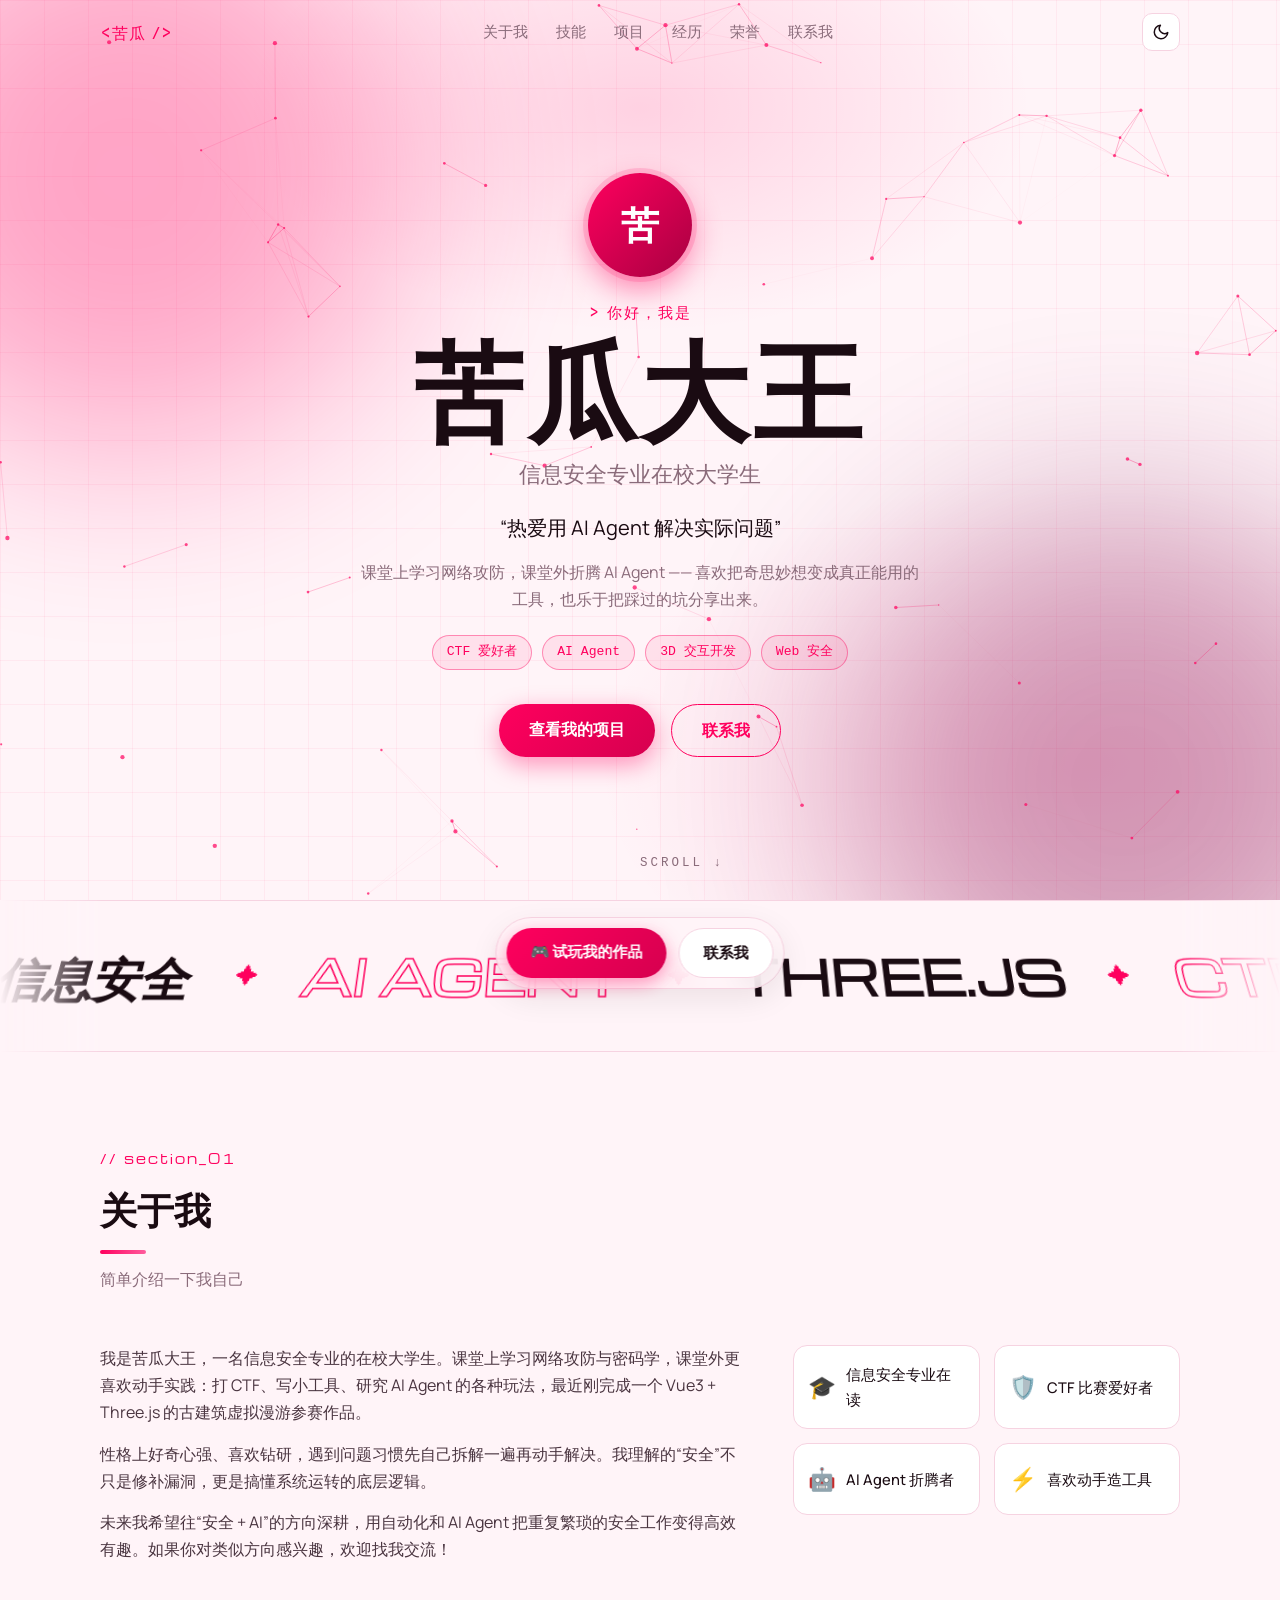
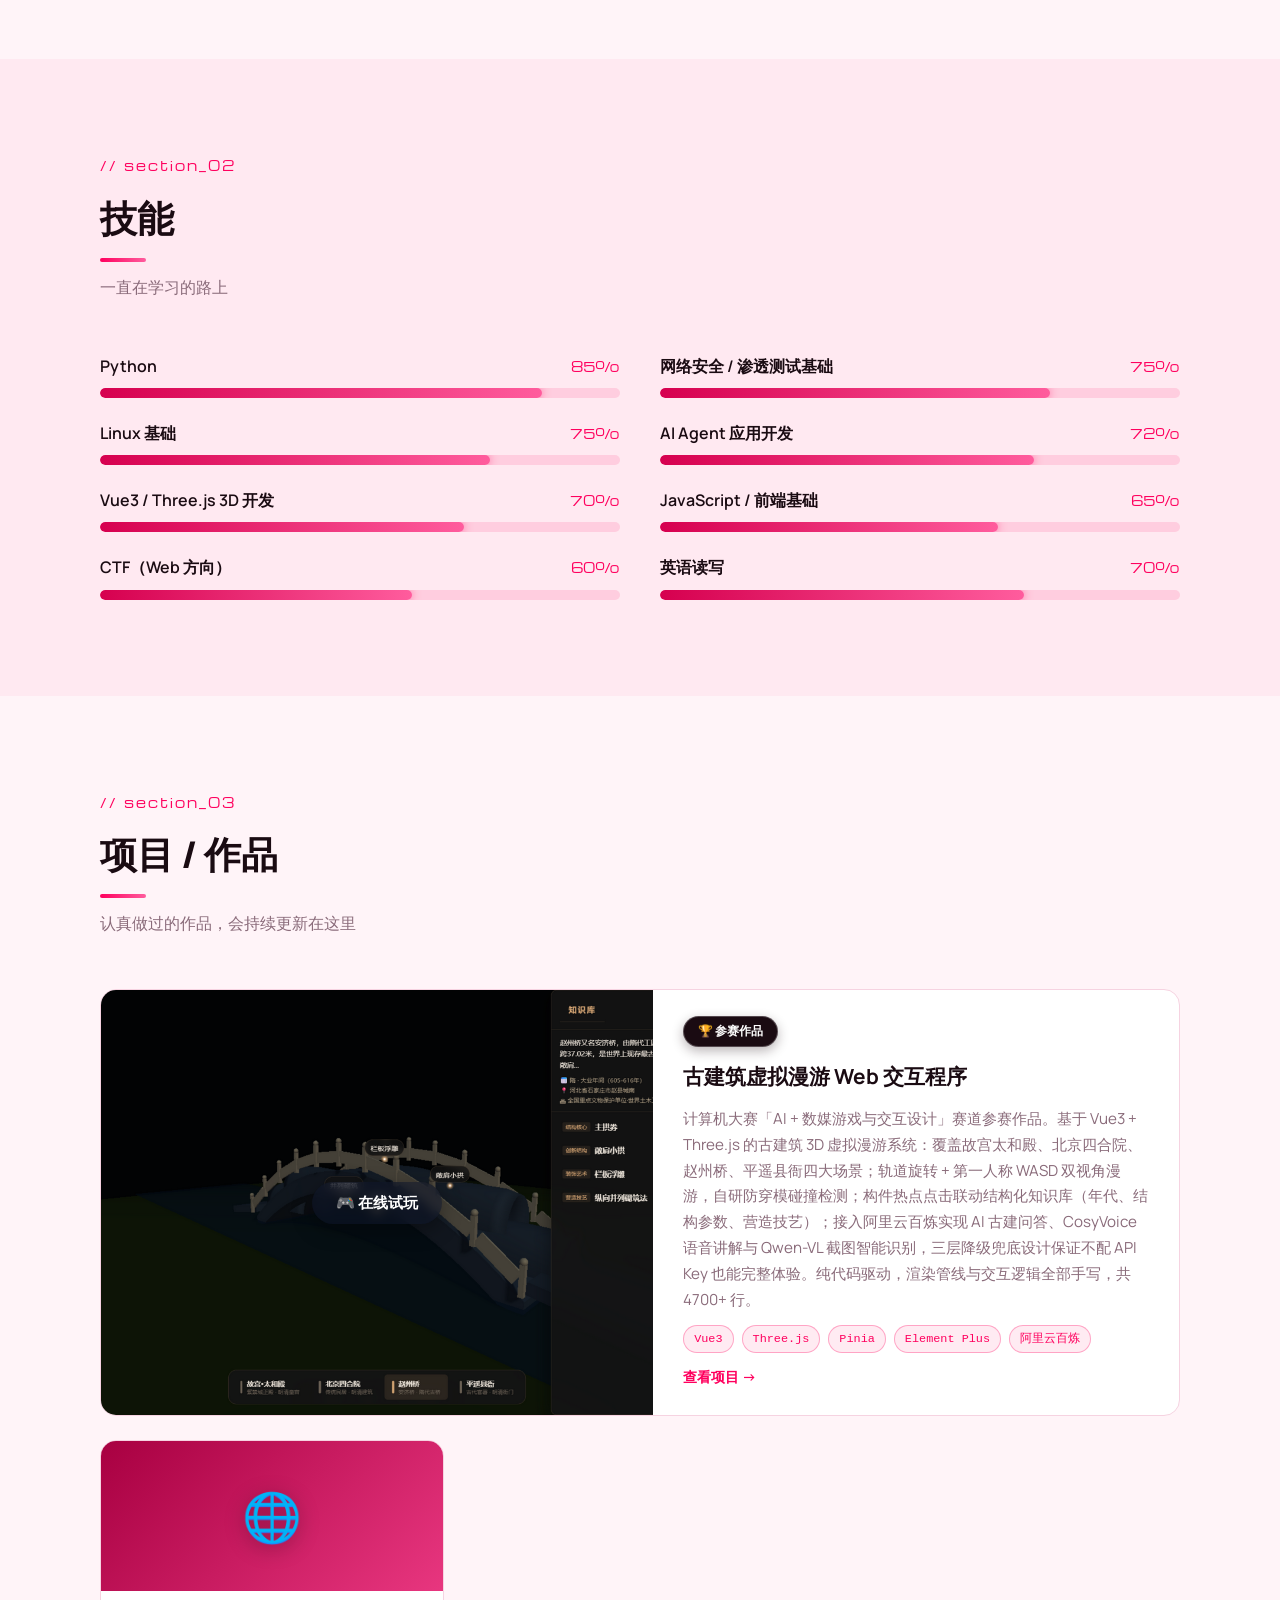
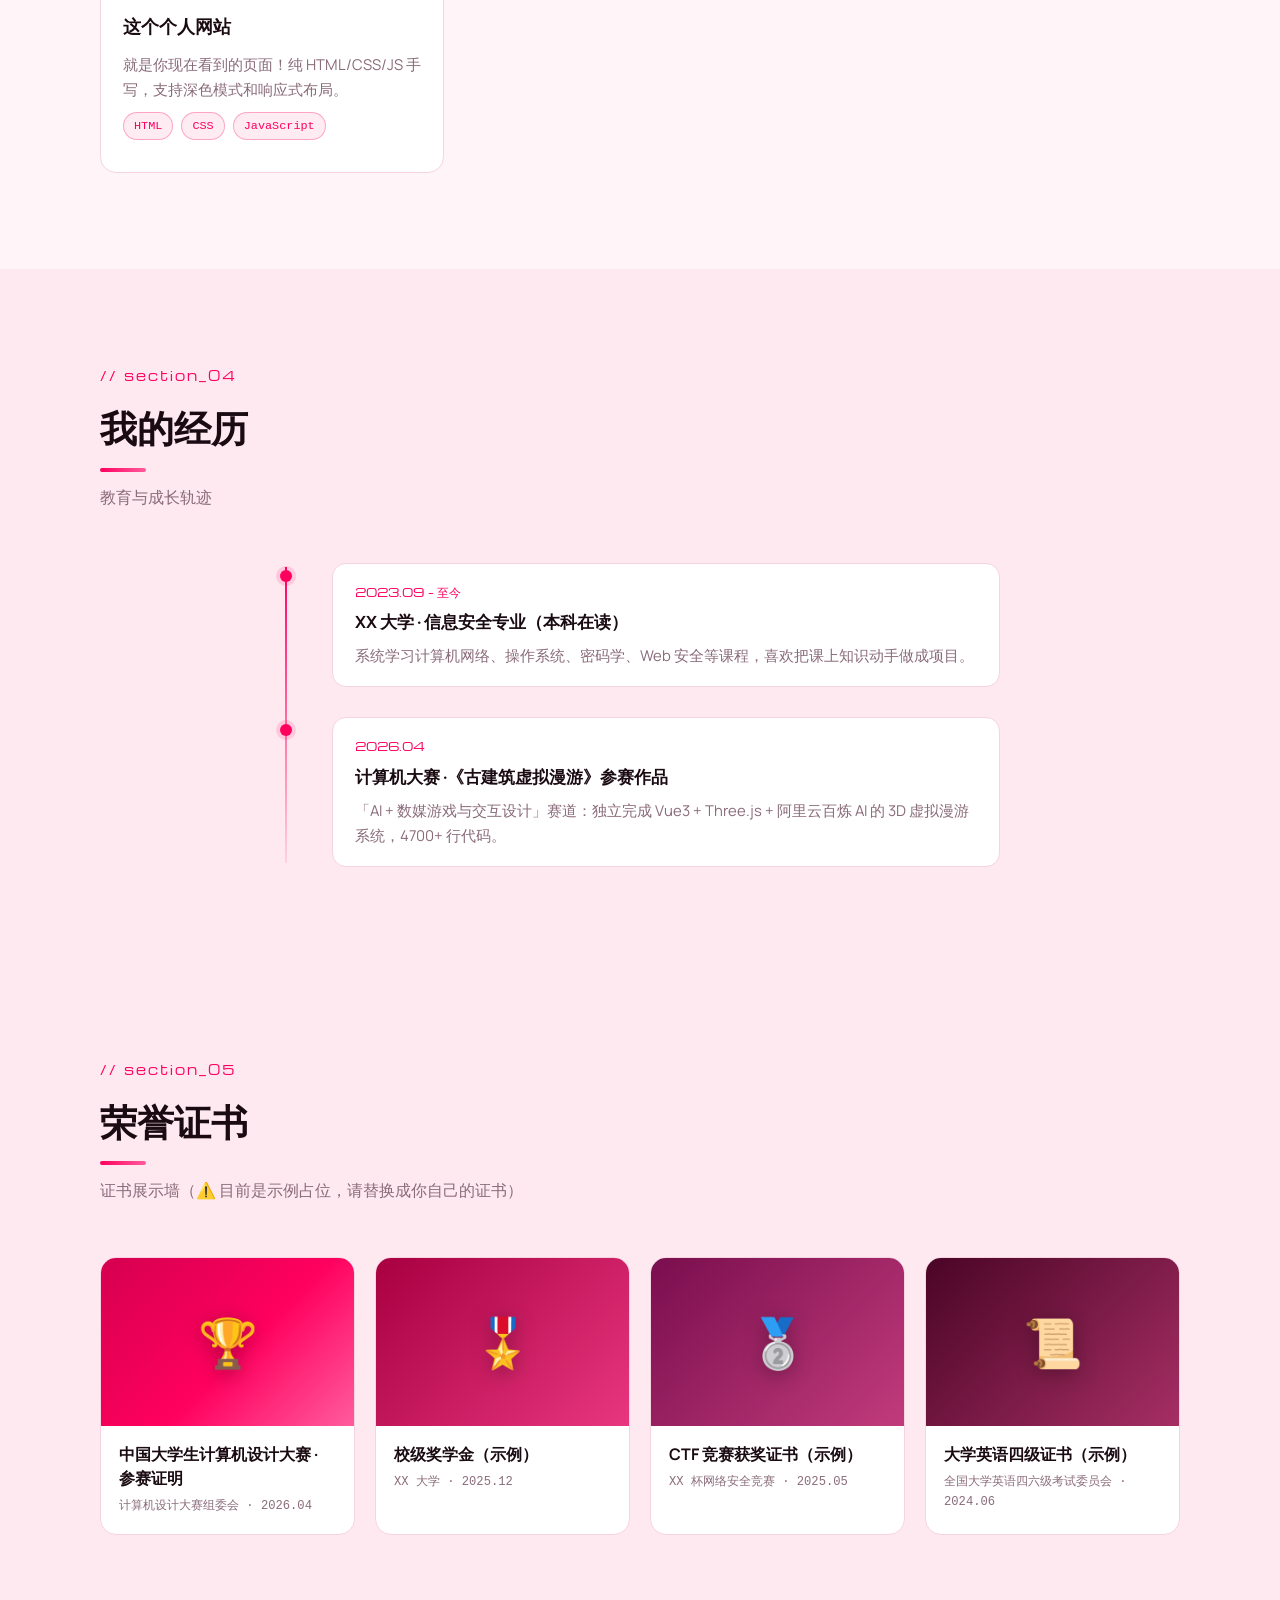
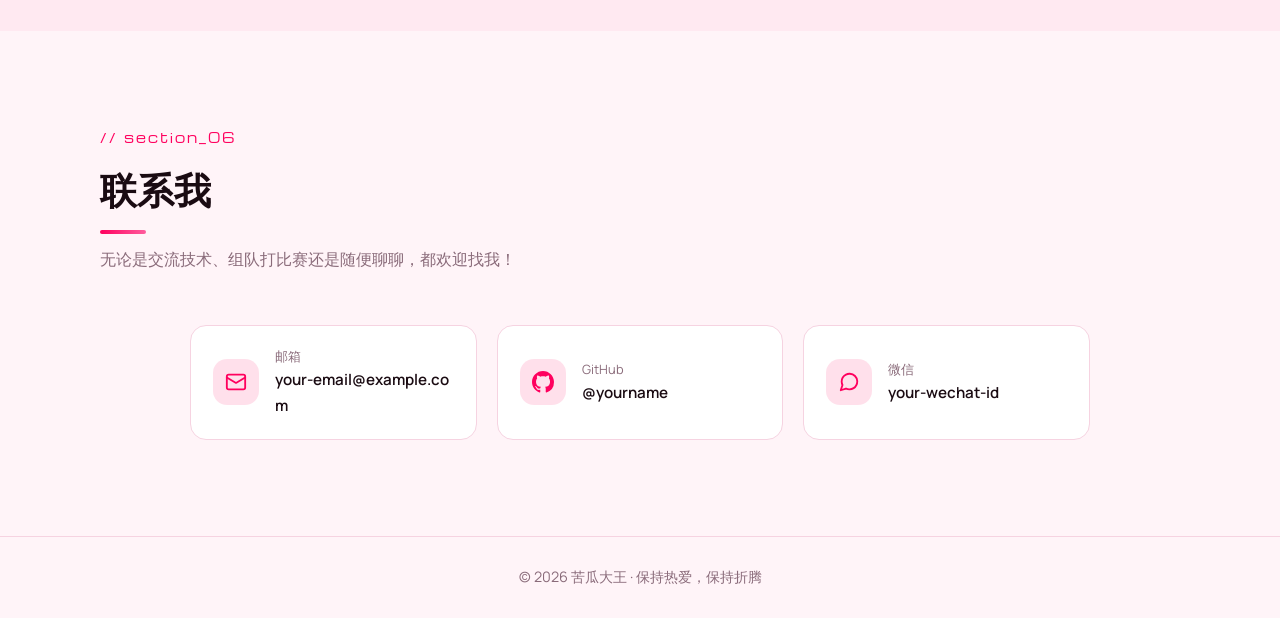
==== index.html @ d6cd727d "init: 苦瓜大王的个人网站（含内嵌作品演示）" ====
<!DOCTYPE html>
<html lang="zh-CN">
<head>
  <meta charset="UTF-8">
  <meta name="viewport" content="width=device-width, initial-scale=1.0">
  <!-- 页面描述：显示在搜索引擎结果里，JS 启动后会自动用 config 里的内容更新它 -->
  <meta name="description" content="苦瓜大王的个人主页 —— 信息安全专业在校大学生，热爱用 AI Agent 解决实际问题。">
  <title>苦瓜大王 · 个人主页</title>

  <!-- 网站图标：内嵌 SVG，不需要额外图片文件，想换颜色改 fill 里的 %23FF005E -->
  <link rel="icon" href="data:image/svg+xml,<svg xmlns='http://www.w3.org/2000/svg' viewBox='0 0 100 100'><rect width='100' height='100' rx='22' fill='%23FF005E'/><text x='50' y='70' font-size='54' text-anchor='middle' fill='%23fff' font-family='sans-serif'>苦</text></svg>">
  <!-- 浏览器地址栏主题色 -->
  <meta name="theme-color" content="#FF005E">
  <!-- 展示字体（与 Inner Circle 同款）：Michroma 点缀标题、Manrope 英文正文 -->
  <!-- media="print" + onload 技巧：字体加载失败也不会阻塞页面渲染 -->
  <link rel="preconnect" href="https://fonts.googleapis.com">
  <link rel="preconnect" href="https://fonts.gstatic.com" crossorigin>
  <link href="https://fonts.googleapis.com/css2?family=Manrope:wght@400;600;700;800&family=Michroma&display=swap" rel="stylesheet" media="print" onload="this.media='all'">

  <!-- 在页面渲染前先确定深色/浅色模式，避免打开时颜色闪烁 -->
  <script>
    (function () {
      try {
        var saved = localStorage.getItem("theme");
        var theme = saved || (window.matchMedia("(prefers-color-scheme: dark)").matches ? "dark" : "light");
        document.documentElement.dataset.theme = theme;
      } catch (e) {
        document.documentElement.dataset.theme = "light";
      }
    })();
  </script>

  <link rel="stylesheet" href="css/style.css">
</head>
<body>

  <!-- ======================= 导航栏 ======================= -->
  <nav id="navbar">
    <div class="container nav-inner">
      <a href="#hero" class="logo mono" id="nav-logo"></a>
      <!-- 桌面端菜单（内容由 main.js 从 config.js 渲染） -->
      <ul class="nav-links" id="nav-links"></ul>
      <div class="nav-actions">
        <button id="theme-toggle" class="icon-btn" aria-label="切换深色/浅色模式">
          <!-- 太阳/月亮图标由 CSS 根据当前主题切换显示 -->
          <svg class="icon-sun" viewBox="0 0 24 24" fill="none" stroke="currentColor" stroke-width="2" stroke-linecap="round"><circle cx="12" cy="12" r="4"/><path d="M12 2v2M12 20v2M4.93 4.93l1.41 1.41M17.66 17.66l1.41 1.41M2 12h2M20 12h2M4.93 19.07l1.41-1.41M17.66 6.34l1.41-1.41"/></svg>
          <svg class="icon-moon" viewBox="0 0 24 24" fill="none" stroke="currentColor" stroke-width="2" stroke-linecap="round" stroke-linejoin="round"><path d="M21 12.79A9 9 0 1 1 11.21 3 7 7 0 0 0 21 12.79z"/></svg>
        </button>
        <button id="menu-toggle" class="icon-btn menu-btn" aria-label="打开菜单" aria-expanded="false">
          <span></span><span></span><span></span>
        </button>
      </div>
    </div>
    <!-- 手机端下拉菜单 -->
    <div class="mobile-menu" id="mobile-menu"></div>
  </nav>

  <!-- ======================= 首屏 Hero ======================= -->
  <header id="hero" class="hero">
    <div class="hero-blob blob-a" aria-hidden="true"></div>
    <div class="hero-blob blob-b" aria-hidden="true"></div>
    <canvas id="particles" aria-hidden="true"></canvas>
    <div class="container hero-content">
      <div class="avatar" id="avatar"></div>
      <p class="hero-greeting mono"></p>
      <h1 class="hero-name"></h1>
      <p class="hero-role"></p>
      <p class="hero-slogan"></p>
      <p class="hero-desc"></p>
      <div class="hero-tags mono" id="hero-tags"></div>
      <div class="hero-btns" id="hero-btns"></div>
    </div>
    <a class="scroll-down mono" href="#about" aria-label="向下滚动">SCROLL ↓</a>
  </header>

  <!-- 跑马灯滚筒：滚动进度驱动它转动（内容由 config.js 生成） -->
  <div class="marquee" aria-hidden="true">
    <div class="marquee-track" id="marquee-track"></div>
  </div>

  <main>
    <!-- ======================= 关于我 ======================= -->
    <section id="about" class="section">
      <div class="container">
        <div class="section-head reveal"></div>
        <div class="about-grid">
          <div class="about-text reveal" id="about-text"></div>
          <ul class="about-highlights reveal" id="about-highlights"></ul>
        </div>
      </div>
    </section>

    <!-- ======================= 技能 ======================= -->
    <section id="skills" class="section section-alt">
      <div class="container">
        <div class="section-head reveal"></div>
        <ul class="skills-grid" id="skills-list"></ul>
      </div>
    </section>

    <!-- ======================= 项目 / 作品 ======================= -->
    <section id="projects" class="section">
      <div class="container">
        <div class="section-head reveal"></div>
        <div class="projects-grid" id="projects-list"></div>
      </div>
    </section>

    <!-- ======================= 经历时间线 ======================= -->
    <section id="timeline" class="section section-alt">
      <div class="container">
        <div class="section-head reveal"></div>
        <ul class="timeline" id="timeline-list"></ul>
      </div>
    </section>

    <!-- ======================= 荣誉证书墙 ======================= -->
    <section id="honors" class="section section-alt">
      <div class="container">
        <div class="section-head reveal"></div>
        <div class="honors-grid" id="honors-list"></div>
      </div>
    </section>

    <!-- ======================= 联系我 ======================= -->
    <section id="contact" class="section">
      <div class="container">
        <div class="section-head reveal"></div>
        <div class="contact-grid" id="contact-list"></div>
      </div>
    </section>
  </main>

  <!-- ======================= 页脚 ======================= -->
  <footer class="footer">
    <div class="container">
      <p id="footer-text"></p>
    </div>
  </footer>

  <!-- 常驻操作条：滚过首屏后升起，核心按钮永远一键可达（内容由 config.js 生成） -->
  <div id="cta-bar" class="cta-bar"></div>

  <!-- 返回顶部按钮 -->
  <button id="back-to-top" aria-label="返回顶部">↑</button>

  <!-- 证书放大预览（灯箱）：点击带图证书卡片时打开 -->
  <div id="lightbox" class="lightbox" aria-hidden="true">
    <figure class="lightbox-body">
      <img id="lightbox-img" src="" alt="">
      <figcaption id="lightbox-caption" class="mono"></figcaption>
    </figure>
    <button id="lightbox-close" aria-label="关闭预览">×</button>
  </div>

  <!-- 先加载内容配置，再加载渲染脚本（顺序不能反） -->
  <script src="js/config.js"></script>
  <script src="js/main.js"></script>
</body>
</html>
---- css/style.css ----
/* ======================================================================
   个人网站样式表
   目录：
   01. 主题变量（想换主色调，改这里的 --primary 就行）
   02. 基础重置与通用样式
   03. 导航栏
   04. 首屏 Hero（含粒子背景）
   05. 通用版块（标题 / 淡入动画）
   06. 关于我
   07. 技能
   08. 项目 / 作品
   09. 经历时间线
   10. 联系我
   11. 页脚 / 返回顶部
   12. 移动端适配
   ====================================================================== */

/* ========== 01. 主题变量 ========== */
:root {
  /* 品牌色（Inner Circle 同款亮粉） */
  --primary: #FF005E;
  --primary-dark: #D6004F;
  --primary-light: #FF5C9D;

  /* 浅色模式配色（粉调浅底） */
  --bg: #FFF4F8;
  --bg-soft: #FFE9F1;
  --surface: #FFFFFF;
  --text: #1A0B12;
  --text-soft: #4A3540;
  --muted: #8A6B7A;
  --border: #F6D3E1;
  --nav-bg: rgba(255, 244, 248, 0.82);
  --glow: rgba(255, 0, 94, 0.14);
  --particle: #FF005E;
  --shadow: 0 10px 30px rgba(26, 11, 18, 0.08);

  /* 字体：Manrope 正文（英文），Michroma 展示字体（编号/logo 等点缀） */
  --sans: "Manrope", -apple-system, BlinkMacSystemFont, "Segoe UI", "PingFang SC", "Microsoft YaHei", "Noto Sans SC", sans-serif;
  --mono: ui-monospace, "Cascadia Code", Consolas, Menlo, monospace;
  --display: "Michroma", var(--sans);
}

/* 深色模式配色（Inner Circle 原生暗夜粉） */
[data-theme="dark"] {
  --bg: #11010A;
  --bg-soft: #1C0611;
  --surface: #22091A;
  --text: #FDEFF5;
  --text-soft: #E8C7D6;
  --muted: #B08A9C;
  --border: #3A1228;
  --nav-bg: rgba(17, 1, 10, 0.8);
  --glow: rgba(255, 0, 94, 0.26);
  --particle: #FF4D8F;
  --shadow: 0 10px 30px rgba(0, 0, 0, 0.5);
}

/* ========== 02. 基础重置与通用样式 ========== */
* { margin: 0; padding: 0; box-sizing: border-box; }

html {
  scroll-behavior: smooth;
  scroll-padding-top: 84px; /* 锚点跳转时留出固定导航栏的高度 */
}

body {
  font-family: var(--sans);
  background: var(--bg);
  color: var(--text);
  line-height: 1.7;
  transition: background 0.3s ease, color 0.3s ease;
}

a { color: inherit; text-decoration: none; }
ul { list-style: none; }
img { max-width: 100%; display: block; }
.mono { font-family: var(--mono); }

.container { width: min(1080px, 92%); margin: 0 auto; }

::selection { background: rgba(255, 0, 94, 0.28); }

/* ========== 03. 导航栏 ========== */
#navbar {
  position: fixed;
  inset: 0 0 auto 0;
  z-index: 100;
  background: transparent;
  border-bottom: 1px solid transparent;
  transition: background 0.3s ease, border-color 0.3s ease;
}
#navbar.scrolled {
  background: var(--nav-bg);
  backdrop-filter: blur(14px);
  -webkit-backdrop-filter: blur(14px);
  border-bottom-color: var(--border);
}
.nav-inner {
  display: flex;
  align-items: center;
  justify-content: space-between;
  height: 64px;
}
.logo { font-family: var(--display); font-weight: 400; font-size: 1rem; color: var(--primary); letter-spacing: 1px; }
.nav-links { display: flex; gap: 28px; }
.nav-links a { font-size: 0.95rem; color: var(--muted); position: relative; transition: color 0.2s; }
.nav-links a:hover { color: var(--primary); }
/* hover 时从左往右展开的下划线 */
.nav-links a::after {
  content: "";
  position: absolute;
  left: 0;
  bottom: -6px;
  width: 0;
  height: 2px;
  background: var(--primary);
  border-radius: 2px;
  transition: width 0.25s ease;
}
.nav-links a:hover::after { width: 100%; }

.nav-actions { display: flex; align-items: center; gap: 10px; }
.icon-btn {
  display: grid;
  place-items: center;
  width: 38px;
  height: 38px;
  border: 1px solid var(--border);
  border-radius: 10px;
  background: var(--surface);
  color: var(--text);
  cursor: pointer;
  transition: color 0.2s, border-color 0.2s, transform 0.2s;
}
.icon-btn:hover { color: var(--primary); border-color: var(--primary); transform: translateY(-1px); }
.icon-btn svg { width: 18px; height: 18px; }

/* 太阳/月亮图标随主题切换显示 */
#theme-toggle .icon-sun { display: none; }
#theme-toggle .icon-moon { display: block; }
[data-theme="dark"] #theme-toggle .icon-sun { display: block; }
[data-theme="dark"] #theme-toggle .icon-moon { display: none; }

/* 汉堡按钮（仅手机端显示） */
.menu-btn { display: none; flex-direction: column; gap: 4px; padding: 0; }
.menu-btn span {
  display: block;
  width: 16px;
  height: 2px;
  background: currentColor;
  border-radius: 2px;
  transition: transform 0.25s, opacity 0.25s;
}
.menu-btn.open span:nth-child(1) { transform: translateY(6px) rotate(45deg); }
.menu-btn.open span:nth-child(2) { opacity: 0; }
.menu-btn.open span:nth-child(3) { transform: translateY(-6px) rotate(-45deg); }

/* 手机端下拉菜单 */
.mobile-menu {
  display: none;
  background: var(--nav-bg);
  backdrop-filter: blur(14px);
  -webkit-backdrop-filter: blur(14px);
  border-bottom: 1px solid var(--border);
}
.mobile-menu.open { display: block; animation: fade-down 0.25s ease; }
@keyframes fade-down {
  from { opacity: 0; transform: translateY(-8px); }
  to   { opacity: 1; transform: none; }
}
.mobile-links { padding: 8px 0 16px; }
.mobile-links a { display: block; padding: 12px 4%; color: var(--text); }
.mobile-links a:hover { color: var(--primary); background: var(--glow); }

/* ========== 04. 首屏 Hero ========== */
.hero {
  position: relative;
  min-height: 100vh;
  min-height: 100svh;
  display: flex;
  align-items: center;
  justify-content: center;
  text-align: center;
  overflow: hidden;
  /* 科技感网格背景（粉调） */
  background-image:
    linear-gradient(rgba(255, 0, 94, 0.05) 1px, transparent 1px),
    linear-gradient(90deg, rgba(255, 0, 94, 0.05) 1px, transparent 1px);
  background-size: 44px 44px;
}
/* 顶部光晕 */
.hero::before {
  content: "";
  position: absolute;
  inset: 0;
  background:
    radial-gradient(560px 320px at 50% 12%, var(--glow), transparent 70%),
    radial-gradient(700px 420px at 85% 85%, var(--glow), transparent 70%);
  pointer-events: none;
}
#particles { position: absolute; inset: 0; width: 100%; height: 100%; opacity: calc(1 - var(--scroll-progress, 0) * 0.85); }
.hero-content {
  position: relative;
  z-index: 1;
  padding: 120px 0 90px;
  /* 入场动画：只在首次加载时播放（backwards，结束后交还给滚动驱动） */
  animation: hero-in 0.9s cubic-bezier(0.22, 1, 0.36, 1) backwards;
  /* 核心滚动动效：透明度 / 上移 / 缩小 / 模糊 全部由 --scroll-progress 单一数值驱动 */
  opacity: calc(1 - var(--scroll-progress, 0) * 1.25);
  transform: translateY(calc(var(--scroll-progress, 0) * -16vh)) scale(calc(1 - var(--scroll-progress, 0) * 0.06));
  filter: blur(calc(var(--scroll-progress, 0) * 6px));
}
@keyframes hero-in {
  from { opacity: 0; transform: translateY(44px); }
  to   { opacity: 1; transform: translateY(0); }
}

.avatar {
  width: 104px;
  height: 104px;
  margin: 0 auto 22px;
  display: grid;
  place-items: center;
  font-size: 2.4rem;
  font-weight: 700;
  color: #fff;
  border-radius: 50%;
  background: linear-gradient(135deg, var(--primary), #A80041);
  box-shadow: 0 0 0 5px var(--glow), 0 12px 30px rgba(255, 0, 94, 0.45);
  overflow: hidden;
}
.avatar img { width: 100%; height: 100%; object-fit: cover; }

.hero-greeting { font-family: var(--display); color: var(--primary); font-size: 0.92rem; margin-bottom: 10px; letter-spacing: 2px; }
.hero-name {
  font-size: clamp(3rem, 10vw, 6.8rem); /* 首屏围绕大字构建 */
  font-weight: 900;
  letter-spacing: 4px;
  line-height: 1.05;
}
.hero-role { font-size: clamp(1.05rem, 2.6vw, 1.35rem); color: var(--muted); margin-top: 8px; font-weight: 500; }
.hero-slogan { margin-top: 18px; font-size: clamp(1.05rem, 2.4vw, 1.25rem); }
.hero-desc { max-width: 560px; margin: 14px auto 0; color: var(--muted); }

.hero-tags { margin-top: 22px; display: flex; justify-content: center; flex-wrap: wrap; gap: 10px; }
.hero-tags span {
  font-size: 0.82rem;
  padding: 5px 14px;
  border-radius: 999px;
  color: var(--primary);
  border: 1px solid rgba(255, 0, 94, 0.4);
  background: rgba(255, 0, 94, 0.08);
}
.hero-btns { margin-top: 34px; display: flex; justify-content: center; gap: 16px; flex-wrap: wrap; }

.btn {
  display: inline-block;
  padding: 12px 30px;
  border-radius: 999px; /* 药丸形按钮，Inner Circle 同款 */
  font-size: 1rem;
  font-weight: 600;
  transition: transform 0.2s ease, box-shadow 0.2s ease, background 0.2s ease;
}
.btn:hover { transform: translateY(-2px); }
.btn-primary {
  color: #fff;
  background: linear-gradient(135deg, var(--primary), var(--primary-dark));
  box-shadow: 0 8px 24px rgba(255, 0, 94, 0.4);
}
.btn-primary:hover { box-shadow: 0 12px 30px rgba(255, 0, 94, 0.5); }
.btn-ghost { color: var(--primary); border: 1.5px solid var(--primary); }
.btn-ghost:hover { background: rgba(255, 0, 94, 0.1); }

.scroll-down {
  position: absolute;
  bottom: 26px;
  left: 50%;
  z-index: 1;
  font-size: 0.78rem;
  letter-spacing: 3px;
  color: var(--muted);
  opacity: calc(1 - var(--scroll-progress, 0) * 2.5); /* 开始滚动就淡出 */
  animation: bob 2s ease-in-out infinite;
}
@keyframes bob {
  0%, 100% { transform: translate(-50%, 0); }
  50%      { transform: translate(-50%, 8px); }
}

/* 首屏光斑背景：缓慢漂移的粉/深红渐变，替代视频背景的流动感 */
.hero-blob {
  position: absolute;
  width: 44vw;
  height: 44vw;
  min-width: 420px;
  min-height: 420px;
  border-radius: 50%;
  filter: blur(100px);
  opacity: 0.32;
  pointer-events: none;
  animation: drift 22s ease-in-out infinite alternate;
}
.blob-a { background: var(--primary); top: -12%; left: -12%; }
.blob-b { background: #7A0E4E; bottom: -18%; right: -10%; animation-delay: -11s; }
@keyframes drift {
  from { transform: translate(0, 0) scale(1); }
  to   { transform: translate(6vw, 4vh) scale(1.15); }
}

/* 跑马灯滚筒：由 --page-progress 驱动转动，rotateX 营造圆柱滚筒视角 */
.marquee {
  overflow: hidden;
  padding: 34px 0;
  perspective: 500px;
  background: var(--bg);
  border-block: 1px solid var(--border);
  -webkit-mask-image: linear-gradient(90deg, transparent, #000 8%, #000 92%, transparent);
  mask-image: linear-gradient(90deg, transparent, #000 8%, #000 92%, transparent);
}
.marquee-track {
  display: flex;
  align-items: center;
  gap: 44px;
  width: max-content;
  padding-right: 44px;
  transform: rotateX(14deg) translateX(calc(var(--page-progress, 0) * -50%));
  will-change: transform;
}
.mq-item {
  font-family: var(--display);
  font-weight: 600;
  font-size: clamp(1.7rem, 4.2vw, 3rem);
  white-space: nowrap;
  color: var(--text);
}
.mq-item.alt { color: transparent; -webkit-text-stroke: 1.5px var(--primary); }
.mq-star { color: var(--primary); font-size: 1.4rem; }

/* 常驻操作条：滚过首屏 60% 后从底部升起，核心按钮始终可达 */
.cta-bar {
  position: fixed;
  left: 50%;
  bottom: 26px;
  z-index: 95;
  display: flex;
  gap: 12px;
  padding: 10px;
  border-radius: 999px;
  background: var(--nav-bg);
  backdrop-filter: blur(14px);
  -webkit-backdrop-filter: blur(14px);
  border: 1px solid var(--border);
  box-shadow: var(--shadow);
  transform: translate(-50%, 160%);
  transition: transform 0.55s cubic-bezier(0.22, 1, 0.36, 1);
}
.cta-bar.rise { transform: translate(-50%, 0); }
.cta-btn {
  display: inline-block;
  padding: 11px 24px;
  border-radius: 999px;
  font-size: 0.95rem;
  font-weight: 700;
  transition: transform 0.2s ease, box-shadow 0.2s ease;
}
.cta-btn:hover { transform: translateY(-2px); }
.cta-btn.primary {
  color: #fff;
  background: linear-gradient(135deg, var(--primary), var(--primary-dark));
  box-shadow: 0 6px 18px rgba(255, 0, 94, 0.4);
}
.cta-btn.ghost { color: var(--text); border: 1.5px solid var(--border); background: var(--surface); }

/* ========== 05. 通用版块 ========== */
.section { padding: 96px 0; }
.section-alt { background: var(--bg-soft); transition: background 0.3s ease; }

.section-head { margin-bottom: 52px; }
.section-tag { font-family: var(--display); color: var(--primary); font-size: 0.8rem; letter-spacing: 2px; margin-bottom: 10px; }
.section-head h2 {
  font-size: clamp(1.7rem, 4vw, 2.3rem);
  font-weight: 800;
  position: relative;
  display: inline-block;
  padding-bottom: 12px;
}
/* 标题下的渐变短横线 */
.section-head h2::after {
  content: "";
  position: absolute;
  left: 0;
  bottom: 0;
  width: 46px;
  height: 4px;
  border-radius: 2px;
  background: linear-gradient(90deg, var(--primary), var(--primary-light));
}
.section-sub { margin-top: 12px; color: var(--muted); }

/* 滚动淡入动画：JS 给元素加 .visible 类时触发 */
.reveal {
  opacity: 0;
  transform: translateY(26px);
  transition: opacity 0.7s ease var(--d, 0s), transform 0.7s ease var(--d, 0s);
}
.reveal.visible { opacity: 1; transform: none; }

/* ========== 06. 关于我 ========== */
.about-grid {
  display: grid;
  grid-template-columns: 1.25fr 0.75fr;
  gap: 48px;
  align-items: start;
}
.about-text p { margin-bottom: 14px; color: var(--text-soft); }
.about-text p:last-child { margin-bottom: 0; }

.about-highlights { display: grid; grid-template-columns: repeat(2, 1fr); gap: 14px; }
.highlight-card {
  display: flex;
  align-items: center;
  gap: 10px;
  padding: 16px 14px;
  background: var(--surface);
  border: 1px solid var(--border);
  border-radius: 14px;
  font-size: 0.92rem;
  font-weight: 500;
  transition: transform 0.25s ease, box-shadow 0.25s ease, border-color 0.25s ease;
}
.highlight-card:hover { transform: translateY(-3px); border-color: var(--primary); box-shadow: var(--shadow); }
.highlight-icon { font-size: 1.4rem; }

/* ========== 07. 技能 ========== */
.skills-grid { display: grid; grid-template-columns: repeat(2, 1fr); gap: 22px 40px; }
.skill-head { display: flex; justify-content: space-between; align-items: baseline; margin-bottom: 8px; }
.skill-name { font-weight: 600; }
.skill-num { font-family: var(--display); color: var(--primary); font-size: 0.8rem; }
.skill-bar {
  height: 10px;
  border-radius: 999px;
  overflow: hidden;
  background: rgba(255, 0, 94, 0.12);
}
.skill-fill {
  height: 100%;
  width: 0; /* 进入视口后才变成 --level，形成填充动画 */
  border-radius: inherit;
  background: linear-gradient(90deg, var(--primary-dark), var(--primary-light));
  box-shadow: 0 0 10px rgba(255, 0, 94, 0.5);
  transition: width 1.1s cubic-bezier(0.25, 1, 0.4, 1) 0.15s;
}
.reveal.visible .skill-fill { width: var(--level); }

/* ========== 08. 项目 / 作品 ========== */
.projects-grid {
  display: grid;
  grid-template-columns: repeat(auto-fill, minmax(300px, 1fr));
  gap: 24px;
}
.proj-card {
  display: flex;
  flex-direction: column;
  background: var(--surface);
  border: 1px solid var(--border);
  border-radius: 16px;
  overflow: hidden;
  /* 前 4 行 = 淡入动画（带交错延迟），后 2 行 = hover 效果 */
  transition:
    opacity 0.7s ease var(--d, 0s),
    transform 0.7s ease var(--d, 0s),
    translate 0.25s ease,
    border-color 0.25s ease,
    box-shadow 0.25s ease;
}
.proj-card:hover { translate: 0 -6px; border-color: var(--primary); box-shadow: var(--shadow); }

/* 重点作品：通栏大卡片，左图右文 */
.proj-card.featured { grid-column: 1 / -1; display: grid; grid-template-columns: 1.05fr 1fr; }
.proj-card.featured .proj-media { height: 100%; min-height: 240px; font-size: 4.5rem; }
.proj-card.featured .proj-body { padding: 26px 30px; gap: 12px; justify-content: center; }
.proj-card.featured .proj-body h3 { font-size: 1.3rem; }
.proj-card.featured .proj-body p { font-size: 0.95rem; }
.proj-badge {
  align-self: flex-start;
  font-size: 0.75rem;
  font-weight: 700;
  padding: 4px 14px;
  border-radius: 999px;
  color: #fff;
  background: #1A0B12; /* 黑色药丸徽章，呼应 Inner Circle 的黑色元素 */
  border: 1px solid rgba(255, 255, 255, 0.25);
  box-shadow: 0 4px 12px rgba(26, 11, 18, 0.3);
}

/* 卡片内嵌"在线试玩"：点击后配图变成可交互的 iframe */
.play-btn {
  position: absolute;
  left: 50%;
  top: 50%;
  transform: translate(-50%, -50%);
  padding: 10px 24px;
  border: none;
  border-radius: 999px;
  font-size: 0.95rem;
  font-weight: 700;
  font-family: inherit;
  color: #fff;
  cursor: pointer;
  background: rgba(15, 23, 42, 0.55);
  backdrop-filter: blur(6px);
  -webkit-backdrop-filter: blur(6px);
  box-shadow: 0 6px 20px rgba(0, 0, 0, 0.35);
  transition: transform 0.2s ease, background 0.2s ease;
}
.play-btn:hover { transform: translate(-50%, -50%) scale(1.07); background: rgba(37, 99, 235, 0.9); }
.play-iframe { width: 100%; height: 100%; border: 0; display: block; background: #11010A; }
.proj-card.playing .proj-media { height: 480px; }

/* 卡片头图：默认粉红渐变，后面的卡片换不同颜色（同色系） */
.proj-media {
  position: relative; /* 给"在线试玩"按钮提供定位基准 */
  height: 150px;
  display: grid;
  place-items: center;
  font-size: 3rem;
  background: linear-gradient(135deg, #D6004F, #FF005E 55%, #FF5C9D);
}
.proj-card:nth-child(4n + 2) .proj-media { background: linear-gradient(135deg, #A80041, #E8367F); }
.proj-card:nth-child(4n + 3) .proj-media { background: linear-gradient(135deg, #7A0E4E, #C13B7C); }
.proj-card:nth-child(4n + 4) .proj-media { background: linear-gradient(135deg, #4A0526, #A62E64); }
.proj-emoji { filter: drop-shadow(0 4px 10px rgba(0, 0, 0, 0.3)); }
.proj-img { width: 100%; height: 100%; object-fit: cover; }

.proj-body { padding: 20px 22px 22px; display: flex; flex-direction: column; gap: 10px; flex: 1; }
.proj-body h3 { font-size: 1.12rem; font-weight: 700; }
.proj-body p { font-size: 0.93rem; color: var(--muted); flex: 1; }
.proj-tags { display: flex; flex-wrap: wrap; gap: 8px; }
.tag {
  font-family: var(--mono);
  font-size: 0.74rem;
  padding: 3px 10px;
  border-radius: 999px;
  color: var(--primary);
  background: rgba(255, 0, 94, 0.08);
  border: 1px solid rgba(255, 0, 94, 0.3);
}
.proj-links { display: flex; gap: 18px; }
.proj-link { font-size: 0.9rem; font-weight: 600; color: var(--primary); }
.proj-link:hover { text-decoration: underline; }

/* ========== 09. 经历时间线 ========== */
.timeline { position: relative; max-width: 720px; margin: 0 auto; padding-left: 30px; }
/* 左侧渐变竖线 */
.timeline::before {
  content: "";
  position: absolute;
  left: 5px;
  top: 4px;
  bottom: 4px;
  width: 2px;
  background: linear-gradient(to bottom, var(--primary), rgba(255, 0, 94, 0.1));
}
.tl-item { position: relative; padding: 0 0 30px 22px; }
.tl-item:last-child { padding-bottom: 0; }
.tl-dot {
  position: absolute;
  left: -30px;
  top: 7px;
  width: 12px;
  height: 12px;
  border-radius: 50%;
  background: var(--primary);
  box-shadow: 0 0 0 4px var(--glow);
}
.tl-card {
  background: var(--surface);
  border: 1px solid var(--border);
  border-radius: 14px;
  padding: 18px 22px;
  transition: translate 0.25s ease, border-color 0.25s ease, box-shadow 0.25s ease;
}
.tl-card:hover { translate: 0 -3px; border-color: var(--primary); box-shadow: var(--shadow); }
.tl-time { font-family: var(--display); color: var(--primary); font-size: 0.76rem; margin-bottom: 6px; }
.tl-card h3 { font-size: 1.05rem; margin-bottom: 6px; }
.tl-card p:last-child { color: var(--muted); font-size: 0.93rem; }

/* ========== 10. 联系我 ========== */
.contact-grid {
  display: grid;
  grid-template-columns: repeat(auto-fit, minmax(260px, 1fr));
  gap: 20px;
  max-width: 900px;
  margin: 0 auto;
}
.contact-card {
  display: flex;
  align-items: center;
  gap: 16px;
  background: var(--surface);
  border: 1px solid var(--border);
  border-radius: 16px;
  padding: 20px 22px;
  transition:
    opacity 0.7s ease var(--d, 0s),
    transform 0.7s ease var(--d, 0s),
    translate 0.25s ease,
    border-color 0.25s ease,
    box-shadow 0.25s ease;
}
.contact-card:hover { translate: 0 -4px; border-color: var(--primary); box-shadow: var(--shadow); }
.contact-icon {
  width: 46px;
  height: 46px;
  flex: none;
  display: grid;
  place-items: center;
  border-radius: 14px;
  color: var(--primary);
  background: rgba(255, 0, 94, 0.12);
}
.contact-icon svg { width: 22px; height: 22px; }
.contact-text { display: flex; flex-direction: column; min-width: 0; }
.contact-label { font-size: 0.8rem; color: var(--muted); }
.contact-value { font-weight: 600; font-size: 0.95rem; word-break: break-all; }

/* ========== 10. 荣誉证书墙 ========== */
.honors-grid {
  display: grid;
  grid-template-columns: repeat(auto-fill, minmax(250px, 1fr));
  gap: 20px;
}
.honor-card {
  display: flex;
  flex-direction: column;
  background: var(--surface);
  border: 1px solid var(--border);
  border-radius: 16px;
  overflow: hidden;
  /* 前两组 = 淡入动画（带交错延迟），后三组 = hover 效果 */
  transition:
    opacity 0.7s ease var(--d, 0s),
    transform 0.7s ease var(--d, 0s),
    translate 0.25s ease,
    border-color 0.25s ease,
    box-shadow 0.25s ease;
}
.honor-card:hover { translate: 0 -5px; border-color: var(--primary); box-shadow: var(--shadow); }
.honor-card.has-img { cursor: zoom-in; }

.honor-media {
  position: relative;
  height: 168px;
  display: grid;
  place-items: center;
  font-size: 3rem;
  background: linear-gradient(135deg, #D6004F, #FF005E 55%, #FF5C9D);
}
.honor-card:nth-child(4n + 2) .honor-media { background: linear-gradient(135deg, #A80041, #E8367F); }
.honor-card:nth-child(4n + 3) .honor-media { background: linear-gradient(135deg, #7A0E4E, #C13B7C); }
.honor-card:nth-child(4n + 4) .honor-media { background: linear-gradient(135deg, #4A0526, #A62E64); }
.honor-emoji { filter: drop-shadow(0 4px 10px rgba(0, 0, 0, 0.3)); }
.honor-img { width: 100%; height: 100%; object-fit: cover; }
.honor-zoom-hint {
  position: absolute;
  right: 10px;
  bottom: 10px;
  font-size: 0.72rem;
  padding: 4px 12px;
  border-radius: 999px;
  color: #fff;
  background: rgba(17, 1, 10, 0.55);
  backdrop-filter: blur(4px);
  -webkit-backdrop-filter: blur(4px);
}
.honor-body { padding: 16px 18px 18px; }
.honor-body h3 { font-size: 1rem; font-weight: 700; line-height: 1.5; }
.honor-meta { font-size: 0.76rem; color: var(--muted); margin-top: 6px; }

/* 证书灯箱：点击带图卡片后全屏预览 */
.lightbox {
  position: fixed;
  inset: 0;
  z-index: 200;
  display: none;
  place-items: center;
  padding: 24px;
}
.lightbox.open { display: grid; }
.lightbox::before {
  content: "";
  position: absolute;
  inset: 0;
  background: rgba(17, 1, 10, 0.88);
  backdrop-filter: blur(6px);
  -webkit-backdrop-filter: blur(6px);
}
.lightbox-body {
  position: relative;
  z-index: 1;
  max-width: min(920px, 92vw);
}
.lightbox-body img {
  max-width: 100%;
  max-height: 76vh;
  border-radius: 14px;
  box-shadow: 0 24px 80px rgba(0, 0, 0, 0.6);
}
#lightbox-caption { text-align: center; color: #fff; font-size: 0.9rem; margin-top: 16px; }
#lightbox-close {
  position: absolute;
  top: 20px;
  right: 24px;
  z-index: 2;
  width: 44px;
  height: 44px;
  border: 1px solid rgba(255, 255, 255, 0.3);
  border-radius: 50%;
  background: rgba(255, 255, 255, 0.08);
  color: #fff;
  font-size: 1.4rem;
  cursor: pointer;
  transition: background 0.2s ease, transform 0.2s ease;
}
#lightbox-close:hover { background: var(--primary); transform: rotate(90deg); }

/* ========== 11. 页脚 / 返回顶部 ========== */
.footer {
  border-top: 1px solid var(--border);
  padding: 28px 0;
  text-align: center;
  color: var(--muted);
  font-size: 0.9rem;
}

#back-to-top {
  position: fixed;
  right: 22px;
  bottom: 22px;
  z-index: 90;
  width: 44px;
  height: 44px;
  border-radius: 12px;
  border: 1px solid var(--border);
  background: var(--surface);
  color: var(--primary);
  font-size: 1.15rem;
  cursor: pointer;
  box-shadow: var(--shadow);
  opacity: 0;
  visibility: hidden;
  transform: translateY(10px);
  transition: opacity 0.3s ease, transform 0.3s ease, visibility 0.3s;
}
#back-to-top.show { opacity: 1; visibility: visible; transform: none; }
#back-to-top:hover { background: var(--primary); color: #fff; }

/* ========== 12. 移动端适配 ========== */
@media (max-width: 860px) {
  .nav-links { display: none; }
  .menu-btn { display: flex; }
  .about-grid { grid-template-columns: 1fr; gap: 32px; }
  .skills-grid { grid-template-columns: 1fr; }
  .section { padding: 72px 0; }
  /* 小屏幕上通栏卡片恢复上下结构 */
  .proj-card.featured { grid-template-columns: 1fr; }
  .proj-card.featured .proj-media { min-height: 0; height: 160px; font-size: 3.4rem; }
  .proj-card.playing .proj-media { height: 360px; }
}

@media (max-width: 520px) {
  .about-highlights { grid-template-columns: 1fr; }
  /* 小屏幕上两个按钮竖排铺满 */
  .hero-btns .btn { width: 100%; max-width: 320px; }
  /* 给常驻操作条腾出位置 */
  #back-to-top { bottom: 96px; }
  .cta-bar { width: calc(100% - 28px); justify-content: center; }
}

/* 尊重系统"减少动态效果"设置：关闭动画 */
@media (prefers-reduced-motion: reduce) {
  html { scroll-behavior: auto; }
  .reveal { opacity: 1; transform: none; transition: none; }
  .scroll-down { animation: none; }
  .hero-content { animation: none; opacity: 1; transform: none; filter: none; }
  .hero-blob { animation: none; }
  .marquee-track { transform: rotateX(14deg); } /* 不再随滚动转动 */
}
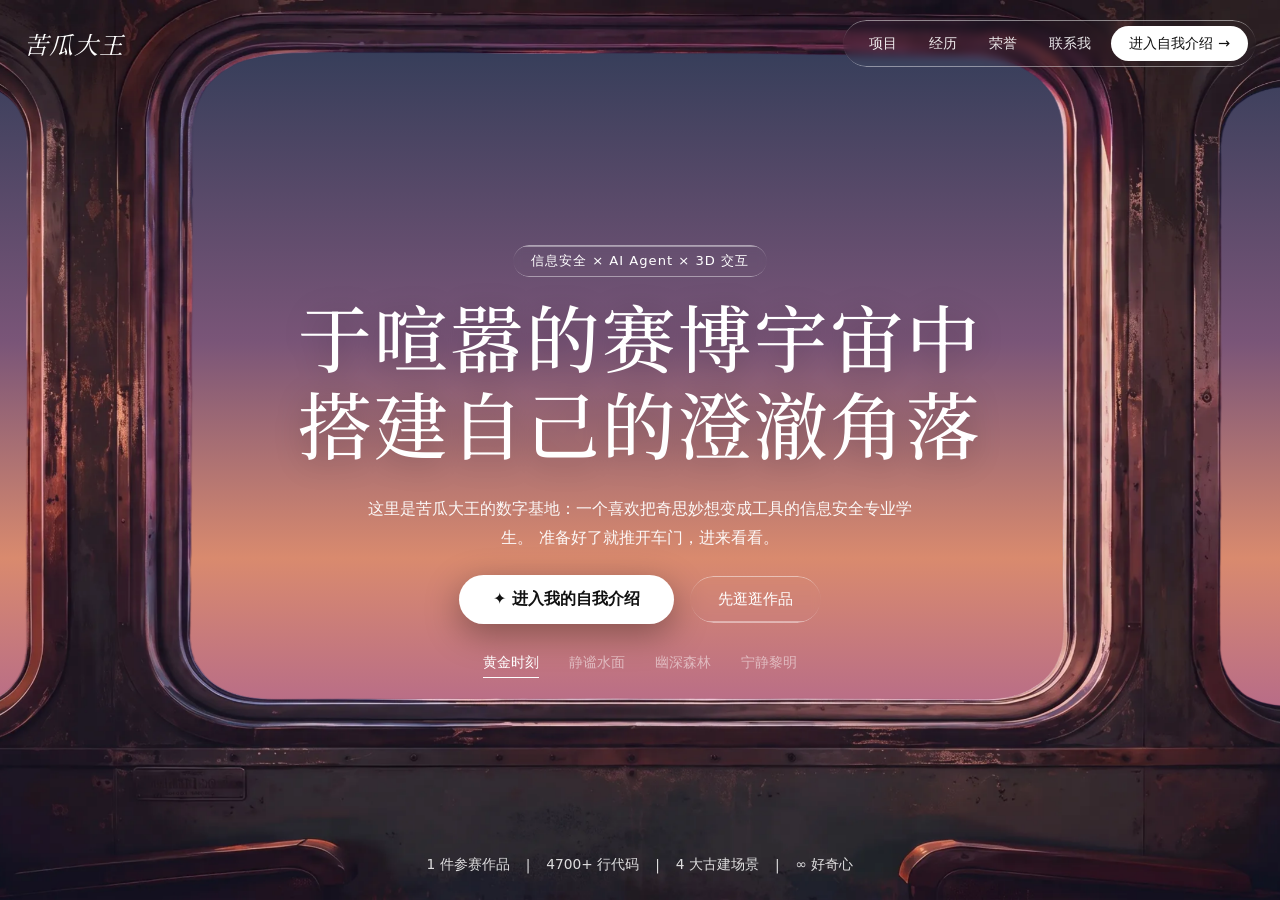
==== commit 7cb36ab9: "feat: 新增 Lumora 风格入口页，自我介绍迁移至 /intro/ 子路径" ====
--- a/index.html
+++ b/index.html
@@ -3,158 +3,113 @@
 <head>
   <meta charset="UTF-8">
   <meta name="viewport" content="width=device-width, initial-scale=1.0">
-  <!-- 页面描述：显示在搜索引擎结果里，JS 启动后会自动用 config 里的内容更新它 -->
-  <meta name="description" content="苦瓜大王的个人主页 —— 信息安全专业在校大学生，热爱用 AI Agent 解决实际问题。">
-  <title>苦瓜大王 · 个人主页</title>
+  <meta name="theme-color" content="#0e1a26">
+  <meta name="description" content="苦瓜大王的数字宇宙入口 —— 信息安全 × AI Agent × 3D 交互">
+  <title>苦瓜大王 · 于喧嚣宇宙中寻回澄澈</title>
 
-  <!-- 网站图标：内嵌 SVG，不需要额外图片文件，想换颜色改 fill 里的 %23FF005E -->
+  <!-- 网站图标（与自我介绍页同款，保持品牌一致） -->
   <link rel="icon" href="data:image/svg+xml,<svg xmlns='http://www.w3.org/2000/svg' viewBox='0 0 100 100'><rect width='100' height='100' rx='22' fill='%23FF005E'/><text x='50' y='70' font-size='54' text-anchor='middle' fill='%23fff' font-family='sans-serif'>苦</text></svg>">
-  <!-- 浏览器地址栏主题色 -->
-  <meta name="theme-color" content="#FF005E">
-  <!-- 展示字体（与 Inner Circle 同款）：Michroma 点缀标题、Manrope 英文正文 -->
-  <!-- media="print" + onload 技巧：字体加载失败也不会阻塞页面渲染 -->
+
+  <!-- 衬线字体：Instrument Serif（拉丁）+ Noto Serif SC（中文），加载失败自动回退系统衬线 -->
   <link rel="preconnect" href="https://fonts.googleapis.com">
   <link rel="preconnect" href="https://fonts.gstatic.com" crossorigin>
-  <link href="https://fonts.googleapis.com/css2?family=Manrope:wght@400;600;700;800&family=Michroma&display=swap" rel="stylesheet" media="print" onload="this.media='all'">
+  <link href="https://fonts.googleapis.com/css2?family=Instrument+Serif:ital@0;1&family=Noto+Serif+SC:wght@400;500;600&display=swap" rel="stylesheet" media="print" onload="this.media='all'">
 
-  <!-- 在页面渲染前先确定深色/浅色模式，避免打开时颜色闪烁 -->
-  <script>
-    (function () {
-      try {
-        var saved = localStorage.getItem("theme");
-        var theme = saved || (window.matchMedia("(prefers-color-scheme: dark)").matches ? "dark" : "light");
-        document.documentElement.dataset.theme = theme;
-      } catch (e) {
-        document.documentElement.dataset.theme = "light";
-      }
-    })();
-  </script>
-
-  <link rel="stylesheet" href="css/style.css">
+  <link rel="stylesheet" href="landing.css">
 </head>
 <body>
+  <section class="stage">
 
-  <!-- ======================= 导航栏 ======================= -->
-  <nav id="navbar">
-    <div class="container nav-inner">
-      <a href="#hero" class="logo mono" id="nav-logo"></a>
-      <!-- 桌面端菜单（内容由 main.js 从 config.js 渲染） -->
-      <ul class="nav-links" id="nav-links"></ul>
-      <div class="nav-actions">
-        <button id="theme-toggle" class="icon-btn" aria-label="切换深色/浅色模式">
-          <!-- 太阳/月亮图标由 CSS 根据当前主题切换显示 -->
-          <svg class="icon-sun" viewBox="0 0 24 24" fill="none" stroke="currentColor" stroke-width="2" stroke-linecap="round"><circle cx="12" cy="12" r="4"/><path d="M12 2v2M12 20v2M4.93 4.93l1.41 1.41M17.66 17.66l1.41 1.41M2 12h2M20 12h2M4.93 19.07l1.41-1.41M17.66 6.34l1.41-1.41"/></svg>
-          <svg class="icon-moon" viewBox="0 0 24 24" fill="none" stroke="currentColor" stroke-width="2" stroke-linecap="round" stroke-linejoin="round"><path d="M21 12.79A9 9 0 1 1 11.21 3 7 7 0 0 0 21 12.79z"/></svg>
-        </button>
-        <button id="menu-toggle" class="icon-btn menu-btn" aria-label="打开菜单" aria-expanded="false">
-          <span></span><span></span><span></span>
-        </button>
+    <!-- 背景层：渐变兜底 + 四段氛围视频（切换由下方脚本驱动） -->
+    <div class="bg-videos" aria-hidden="true">
+      <div class="bg-fallback"></div>
+      <video class="bg-video is-active" src="https://d8j0ntlcm91z4.cloudfront.net/user_38xzZboKViGWJOttwIXH07lWA1P/hf_20260702_081127_0992a171-d3c6-4978-8213-0ec5df8b6d63.mp4" autoplay muted loop playsinline preload="auto"></video>
+      <video class="bg-video" src="https://d8j0ntlcm91z4.cloudfront.net/user_38xzZboKViGWJOttwIXH07lWA1P/hf_20260702_092026_dd05b805-ea0f-40b2-8c52-332b88502592.mp4" muted loop playsinline preload="auto"></video>
+      <video class="bg-video" src="https://d8j0ntlcm91z4.cloudfront.net/user_38xzZboKViGWJOttwIXH07lWA1P/hf_20260702_081042_df7202bf-bd80-4b2b-bbc6-1f09ba2870e9.mp4" muted loop playsinline preload="auto"></video>
+      <video class="bg-video" src="https://d8j0ntlcm91z4.cloudfront.net/user_38xzZboKViGWJOttwIXH07lWA1P/hf_20260702_080959_4cac5234-3573-464e-a5b7-76b94b8a7d61.mp4" muted loop playsinline preload="auto"></video>
+    </div>
+
+    <!-- 车窗贴图：透明 PNG 覆盖层，带着轻微的浮动呼吸感 -->
+    <img class="train-overlay train-bob" src="assets/train-overlay.png" alt="" draggable="false">
+
+    <!-- 内容层 -->
+    <div class="content" id="content">
+
+      <!-- 顶部导航 -->
+      <nav class="nav">
+        <span class="logo">苦瓜大王</span>
+        <div class="nav-pill liquid-glass">
+          <a class="nav-link" href="./intro/#projects">项目</a>
+          <a class="nav-link" href="./intro/#timeline">经历</a>
+          <a class="nav-link" href="./intro/#honors">荣誉</a>
+          <a class="nav-link" href="./intro/#contact">联系我</a>
+          <a class="nav-cta" href="./intro/">进入自我介绍 →</a>
+        </div>
+      </nav>
+
+      <!-- 主视觉文案 -->
+      <div class="hero">
+        <div class="badge liquid-glass swap-color">信息安全 × AI Agent × 3D 交互</div>
+
+        <h1 class="title swap-color">
+          于喧嚣的赛博宇宙中<br>搭建自己的澄澈角落
+        </h1>
+
+        <p class="desc swap-color">
+          这里是苦瓜大王的数字基地：一个喜欢把奇思妙想变成工具的信息安全专业学生。
+          准备好了就推开车门，进来看看。
+        </p>
+
+        <div class="cta-row">
+          <a class="cta-primary" href="./intro/">✦ 进入我的自我介绍</a>
+          <a class="cta-ghost liquid-glass" href="./intro/#projects">先逛逛作品</a>
+        </div>
+
+        <!-- 场景切换：像列车驶过不同的风景 -->
+        <div class="scene-tabs">
+          <button class="scene-btn is-active" data-index="0" type="button">黄金时刻</button>
+          <button class="scene-btn" data-index="1" type="button">静谧水面</button>
+          <button class="scene-btn" data-index="2" type="button">幽深森林</button>
+          <button class="scene-btn" data-index="3" type="button">宁静黎明</button>
+        </div>
+      </div>
+
+      <!-- 底部数据行 -->
+      <div class="stats swap-color">
+        <span>1 件参赛作品</span>
+        <span class="stat-divider">|</span>
+        <span>4700+ 行代码</span>
+        <span class="stat-divider">|</span>
+        <span>4 大古建场景</span>
+        <span class="stat-divider">|</span>
+        <span>∞ 好奇心</span>
       </div>
     </div>
-    <!-- 手机端下拉菜单 -->
-    <div class="mobile-menu" id="mobile-menu"></div>
-  </nav>
+  </section>
 
-  <!-- ======================= 首屏 Hero ======================= -->
-  <header id="hero" class="hero">
-    <div class="hero-blob blob-a" aria-hidden="true"></div>
-    <div class="hero-blob blob-b" aria-hidden="true"></div>
-    <canvas id="particles" aria-hidden="true"></canvas>
-    <div class="container hero-content">
-      <div class="avatar" id="avatar"></div>
-      <p class="hero-greeting mono"></p>
-      <h1 class="hero-name"></h1>
-      <p class="hero-role"></p>
-      <p class="hero-slogan"></p>
-      <p class="hero-desc"></p>
-      <div class="hero-tags mono" id="hero-tags"></div>
-      <div class="hero-btns" id="hero-btns"></div>
-    </div>
-    <a class="scroll-down mono" href="#about" aria-label="向下滚动">SCROLL ↓</a>
-  </header>
+  <script>
+    // 场景切换：切视频 + "幽深森林"场景文字变深色（保持可读）
+    const videos = [...document.querySelectorAll(".bg-video")];
+    const content = document.getElementById("content");
+    let active = 0;
+    let cooldown = false;
 
-  <!-- 跑马灯滚筒：滚动进度驱动它转动（内容由 config.js 生成） -->
-  <div class="marquee" aria-hidden="true">
-    <div class="marquee-track" id="marquee-track"></div>
-  </div>
+    function switchScene(index) {
+      if (index === active || cooldown) return;
+      active = index;
+      cooldown = true;
+      setTimeout(() => (cooldown = false), 1000); // 防连点，给淡入淡出留时间
+      videos.forEach((video, i) => {
+        video.classList.toggle("is-active", i === index);
+        if (i === index) video.play().catch(() => {}); // 自动播放被拦时兜底
+        else video.pause();
+      });
+      content.classList.toggle("is-dark", index === 2);
+    }
 
-  <main>
-    <!-- ======================= 关于我 ======================= -->
-    <section id="about" class="section">
-      <div class="container">
-        <div class="section-head reveal"></div>
-        <div class="about-grid">
-          <div class="about-text reveal" id="about-text"></div>
-          <ul class="about-highlights reveal" id="about-highlights"></ul>
-        </div>
-      </div>
-    </section>
-
-    <!-- ======================= 技能 ======================= -->
-    <section id="skills" class="section section-alt">
-      <div class="container">
-        <div class="section-head reveal"></div>
-        <ul class="skills-grid" id="skills-list"></ul>
-      </div>
-    </section>
-
-    <!-- ======================= 项目 / 作品 ======================= -->
-    <section id="projects" class="section">
-      <div class="container">
-        <div class="section-head reveal"></div>
-        <div class="projects-grid" id="projects-list"></div>
-      </div>
-    </section>
-
-    <!-- ======================= 经历时间线 ======================= -->
-    <section id="timeline" class="section section-alt">
-      <div class="container">
-        <div class="section-head reveal"></div>
-        <ul class="timeline" id="timeline-list"></ul>
-      </div>
-    </section>
-
-    <!-- ======================= 荣誉证书墙 ======================= -->
-    <section id="honors" class="section section-alt">
-      <div class="container">
-        <div class="section-head reveal"></div>
-        <div class="honors-grid" id="honors-list"></div>
-      </div>
-    </section>
-
-    <!-- ======================= 联系我 ======================= -->
-    <section id="contact" class="section">
-      <div class="container">
-        <div class="section-head reveal"></div>
-        <div class="contact-grid" id="contact-list"></div>
-      </div>
-    </section>
-  </main>
-
-  <!-- ======================= 页脚 ======================= -->
-  <footer class="footer">
-    <div class="container">
-      <p id="footer-text"></p>
-    </div>
-  </footer>
-
-  <!-- 常驻操作条：滚过首屏后升起，核心按钮永远一键可达（内容由 config.js 生成） -->
-  <div id="cta-bar" class="cta-bar"></div>
-
-  <!-- 返回顶部按钮 -->
-  <button id="back-to-top" aria-label="返回顶部">↑</button>
-
-  <!-- 证书放大预览（灯箱）：点击带图证书卡片时打开 -->
-  <div id="lightbox" class="lightbox" aria-hidden="true">
-    <figure class="lightbox-body">
-      <img id="lightbox-img" src="" alt="">
-      <figcaption id="lightbox-caption" class="mono"></figcaption>
-    </figure>
-    <button id="lightbox-close" aria-label="关闭预览">×</button>
-  </div>
-
-  <!-- 先加载内容配置，再加载渲染脚本（顺序不能反） -->
-  <script src="js/config.js"></script>
-  <script src="js/main.js"></script>
+    document.querySelectorAll(".scene-btn").forEach((btn) => {
+      btn.addEventListener("click", () => switchScene(Number(btn.dataset.index)));
+    });
+  </script>
 </body>
 </html>
--- a/landing.css
+++ b/landing.css
@@ -0,0 +1,280 @@
+/* ======================================================================
+   入口页样式（Lumora 风格）
+   结构：全屏氛围视频背景 + 车窗贴图 + 衬线排版内容层
+   配色：默认白字；切到"幽深森林"场景时整组文字变深色
+   ====================================================================== */
+
+* { margin: 0; padding: 0; box-sizing: border-box; }
+
+html, body {
+  height: 100%;
+  background: #000;
+  font-family: "Instrument Serif", "Noto Serif SC", "Source Han Serif SC", "Songti SC", "SimSun", serif;
+  -webkit-font-smoothing: antialiased;
+  -moz-osx-font-smoothing: grayscale;
+}
+
+.stage {
+  position: relative;
+  width: 100%;
+  height: 100vh;
+  height: 100svh;
+  overflow: hidden;
+  background: #000;
+}
+
+/* ---------- 背景层 ---------- */
+.bg-videos { position: absolute; inset: 0; z-index: 0; }
+
+/* 视频加载失败时的黄昏渐变兜底 */
+.bg-fallback {
+  position: absolute;
+  inset: 0;
+  background: linear-gradient(180deg,
+    #2b3a55 0%, #7a5578 38%, #d98a6e 62%, #b56a8a 80%, #3a2b45 100%);
+}
+.bg-video {
+  position: absolute;
+  inset: 0;
+  width: 100%;
+  height: 100%;
+  object-fit: cover;
+  opacity: 0;
+  transition: opacity 1s ease-in-out;
+}
+.bg-video.is-active { opacity: 1; }
+
+/* ---------- 车窗贴图：轻微浮动呼吸感 ---------- */
+.train-overlay {
+  position: absolute;
+  inset: 0;
+  z-index: 1;
+  width: 100%;
+  height: 100%;
+  object-fit: cover;
+  pointer-events: none;
+  user-select: none;
+}
+.train-bob { animation: train-bob 3s ease-in-out infinite; will-change: transform; }
+@keyframes train-bob {
+  0%, 100% { transform: translateY(0) scale(1.03); }
+  50%      { transform: translateY(-6px) scale(1.03); }
+}
+
+/* ---------- Liquid Glass（毛玻璃胶囊）---------- */
+.liquid-glass {
+  background: rgba(255, 255, 255, 0.01);
+  background-blend-mode: luminosity;
+  backdrop-filter: blur(4px);
+  -webkit-backdrop-filter: blur(4px);
+  border: none;
+  box-shadow: inset 0 1px 1px rgba(255, 255, 255, 0.1);
+  position: relative;
+  overflow: hidden;
+}
+.liquid-glass::before {
+  content: "";
+  position: absolute;
+  inset: 0;
+  border-radius: inherit;
+  padding: 1.4px;
+  background: linear-gradient(180deg,
+    rgba(255, 255, 255, 0.45) 0%, rgba(255, 255, 255, 0.15) 20%,
+    rgba(255, 255, 255, 0) 40%, rgba(255, 255, 255, 0) 60%,
+    rgba(255, 255, 255, 0.15) 80%, rgba(255, 255, 255, 0.45) 100%);
+  -webkit-mask: linear-gradient(#fff 0 0) content-box, linear-gradient(#fff 0 0);
+  mask: linear-gradient(#fff 0 0) content-box, linear-gradient(#fff 0 0);
+  -webkit-mask-composite: xor;
+  mask-composite: exclude;
+  pointer-events: none;
+}
+
+/* ---------- 内容层 ---------- */
+.content {
+  position: relative;
+  z-index: 2;
+  display: flex;
+  flex-direction: column;
+  height: 100%;
+  color: #fff;
+}
+
+/* 顶部导航 */
+.nav {
+  display: flex;
+  align-items: center;
+  justify-content: space-between;
+  padding: 20px 24px 0;
+}
+.logo {
+  font-size: 1.5rem;
+  font-style: italic;
+  letter-spacing: 1px;
+  text-shadow: 0 2px 12px rgba(0, 0, 0, 0.35);
+}
+.nav-pill {
+  display: flex;
+  align-items: center;
+  border-radius: 999px;
+  padding: 6px 8px 6px 10px;
+  font-family: system-ui, sans-serif;
+}
+.nav-link {
+  padding: 8px 16px;
+  font-size: 0.9rem;
+  color: rgba(255, 255, 255, 0.9);
+  text-decoration: none;
+  transition: color 0.3s;
+}
+.nav-link:hover { color: #fff; }
+.nav-cta {
+  margin-left: 4px;
+  padding: 8px 18px;
+  border-radius: 999px;
+  background: #fff;
+  color: #111;
+  font-size: 0.9rem;
+  font-weight: 500;
+  text-decoration: none;
+  transition: transform 0.3s;
+}
+.nav-cta:hover { transform: scale(1.04); }
+
+/* 主视觉文案 */
+.hero {
+  flex: 1;
+  display: flex;
+  flex-direction: column;
+  align-items: center;
+  justify-content: center;
+  gap: 22px;
+  padding: 0 20px;
+  text-align: center;
+}
+.badge {
+  border-radius: 999px;
+  padding: 7px 18px;
+  font-family: system-ui, sans-serif;
+  font-size: 0.82rem;
+  letter-spacing: 1px;
+}
+.title {
+  font-size: clamp(2.2rem, 6.2vw, 4.6rem);
+  font-weight: 500;
+  line-height: 1.18;
+  letter-spacing: 2px;
+  text-shadow: 0 4px 30px rgba(0, 0, 0, 0.25);
+}
+.desc {
+  max-width: 560px;
+  font-family: system-ui, sans-serif;
+  font-size: 1rem;
+  line-height: 1.8;
+  opacity: 0.94;
+}
+
+/* CTA 按钮排 */
+.cta-row {
+  display: flex;
+  align-items: center;
+  gap: 16px;
+  flex-wrap: wrap;
+  justify-content: center;
+  font-family: system-ui, sans-serif;
+}
+.cta-primary {
+  padding: 14px 34px;
+  border-radius: 999px;
+  background: #fff;
+  color: #111;
+  font-size: 1rem;
+  font-weight: 600;
+  text-decoration: none;
+  box-shadow: 0 10px 34px rgba(0, 0, 0, 0.35);
+  transition: transform 0.3s, box-shadow 0.3s;
+}
+.cta-primary:hover { transform: translateY(-2px) scale(1.03); box-shadow: 0 16px 44px rgba(0, 0, 0, 0.45); }
+.cta-ghost {
+  padding: 13px 28px;
+  border-radius: 999px;
+  color: #fff;
+  font-size: 0.95rem;
+  text-decoration: none;
+  transition: background 0.3s, transform 0.3s;
+}
+.cta-ghost:hover { background: rgba(255, 255, 255, 0.12); transform: translateY(-2px); }
+
+/* 场景切换标签 */
+.scene-tabs {
+  display: flex;
+  align-items: center;
+  gap: 30px;
+  margin-top: 8px;
+  font-family: system-ui, sans-serif;
+}
+.scene-btn {
+  background: none;
+  border: none;
+  border-bottom: 1px solid transparent;
+  padding: 0 0 5px;
+  font-family: inherit;
+  font-size: 0.85rem;
+  color: inherit;
+  opacity: 0.5;
+  cursor: pointer;
+  transition: all 0.3s;
+}
+.scene-btn:hover { opacity: 0.85; }
+.scene-btn.is-active { border-bottom-color: currentColor; opacity: 1; }
+
+/* 底部数据行 */
+.stats {
+  display: flex;
+  flex-wrap: wrap;
+  align-items: center;
+  justify-content: center;
+  gap: 8px 16px;
+  padding: 0 20px 26px;
+  font-family: system-ui, sans-serif;
+  font-size: 0.86rem;
+}
+.stats span { opacity: 0.85; }
+.stat-divider { opacity: 0.35; user-select: none; }
+
+/* "幽深森林"场景：整组文字切换为深色 */
+.content.is-dark .swap-color { color: #182C41; text-shadow: none; }
+.content.is-dark .badge.liquid-glass::before { opacity: 0.7; }
+.content.is-dark .nav-link { color: rgba(24, 44, 65, 0.85); }
+.content.is-dark .nav-link:hover { color: #182C41; }
+.content.is-dark .logo { color: #182C41; text-shadow: none; }
+.content.is-dark .desc { opacity: 0.9; }
+
+/* ---------- 入场动画 ---------- */
+.badge, .title, .desc, .cta-row, .scene-tabs, .stats, .nav {
+  animation: fade-up 1s cubic-bezier(0.22, 1, 0.36, 1) backwards;
+}
+.title   { animation-delay: 0.12s; }
+.desc    { animation-delay: 0.24s; }
+.cta-row { animation-delay: 0.36s; }
+.scene-tabs { animation-delay: 0.48s; }
+.stats   { animation-delay: 0.6s; }
+@keyframes fade-up {
+  from { opacity: 0; transform: translateY(26px); }
+  to   { opacity: 1; transform: none; }
+}
+
+/* ---------- 移动端 ---------- */
+@media (max-width: 760px) {
+  .nav { padding: 16px 18px 0; }
+  .nav-pill .nav-link { display: none; } /* 手机上只留 logo + 进入按钮 */
+  .nav-cta { margin-left: 0; }
+  .hero { gap: 18px; }
+  .scene-tabs { gap: 18px; }
+  .cta-primary { padding: 13px 26px; font-size: 0.95rem; }
+}
+
+/* 尊重系统"减少动态效果"设置 */
+@media (prefers-reduced-motion: reduce) {
+  .train-bob { animation: none; }
+  .badge, .title, .desc, .cta-row, .scene-tabs, .stats, .nav { animation: none; }
+}
